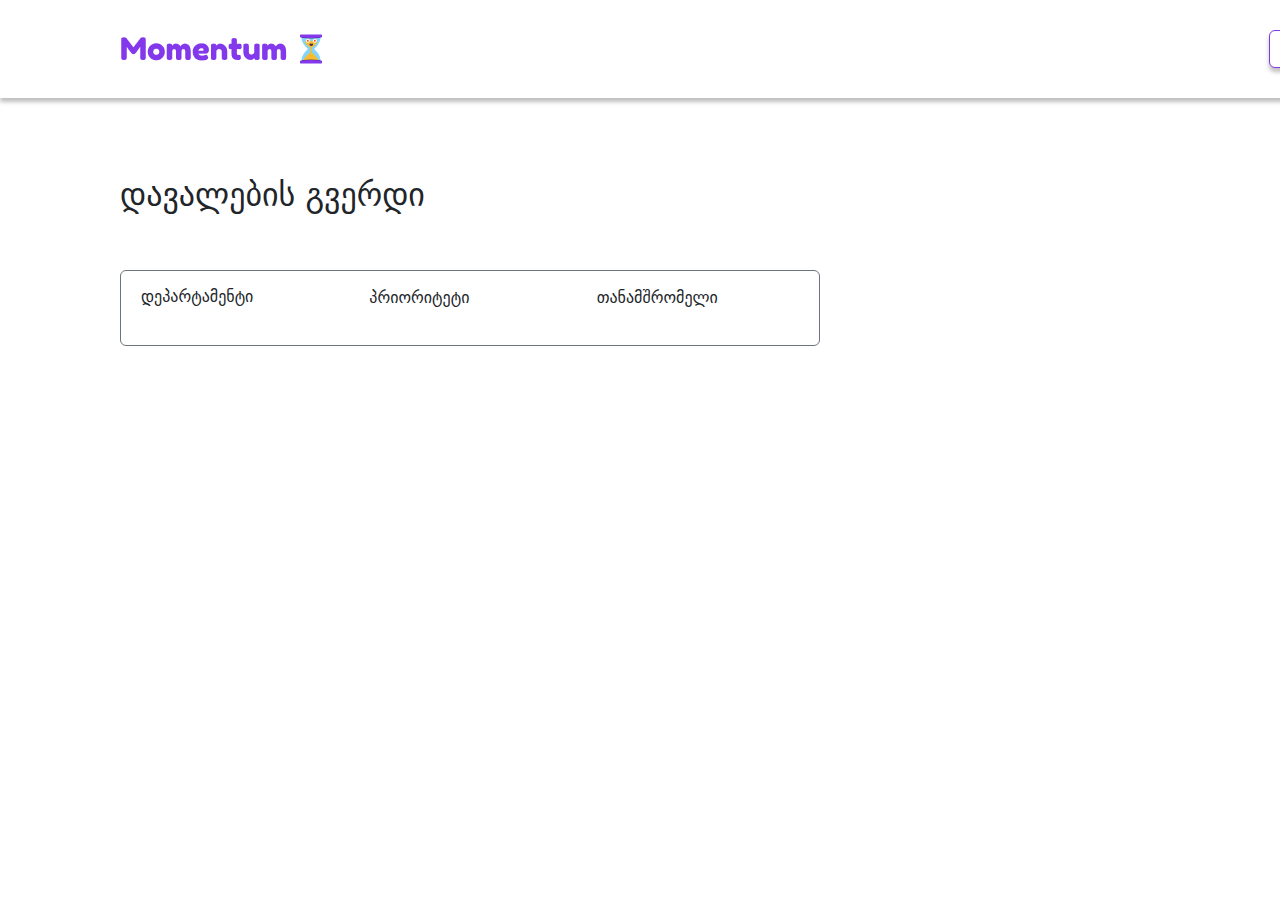
==== index.html @ 42293ed8 "Starting the project" ====
<!DOCTYPE html>
<html lang="en">
<head>
    <meta charset="UTF-8">
    <meta name="viewport" content="width=1920, initial-scale=1.0">
    <meta name="author" content="Salome Kvatadze">

    <!-- Styles -->
    <!-- Bootstrap CSS -->
    <link rel="stylesheet" href="https://cdn.jsdelivr.net/npm/bootstrap@5.3.3/dist/css/bootstrap.min.css">
    <!-- Custom CSS -->
    <link rel="stylesheet" href="assets/Styles/styles.css">


    <!-- JS -->
    <!-- Bootstrap JS -->
    <script src="https://cdn.jsdelivr.net/npm/bootstrap@5.3.3/dist/js/bootstrap.bundle.min.js"></script>
    <!-- Custom JS -->
    <script src="assets/JS/custom.js"></script>

    <!-- =========================== -->
    <!-- 9e6e09f3-c91c-495d-915d-c68babe2526d -->
    <!-- =========================== -->
    <style>
        .custom-dropdown {
            position: relative;
            width: 300px;
            margin-bottom: 20px;
        }
        .dropdown-menu {
            width: 688px;
            max-height: 300px;
            overflow-y: auto;
            border-radius: 10px;
            box-shadow: 0 4px 10px rgba(0, 0, 0, 0.1);
        }
        .dropdown-item input[type="checkbox"] {
            margin-right: 10px;
        }
       
    </style>
    <title>Bootcamp</title>
</head>
<body>
    <header id="header" class="custom-shadow">
        <div class="container-fluid ">
            <div class="row p-0">
                <!-- logo goes here -->
                <div class="col-8 p-0">
                    <div class="logo">
                        <img src="assets/Images/MomentumLogo.png" alt="Momentum" class="w-100">
                    </div>
                </div>
                <!-- buttons go here -->
                 <div class="col-4 p-0 d-flex justify-content-around">

                    <!-- create employee btn -->

                    <button type="button" class="btn custom-shadow white-btn " data-bs-toggle="modal" data-bs-target="#employeeModal">თანამშრომლის შექმნა</button>
                    
                    <!-- Modal -->
                    <div class="modal fade" id="employeeModal" tabindex="-1" aria-labelledby="employeeModal" aria-hidden="true">
                        <div class="modal-dialog modal-dialog-centered">
                        <div class="modal-content">
                            <div class="modal-header d-block">
                                <div class="text-end">
                                    <button type="button" class=" border-0 bg-transparent" data-bs-dismiss="modal" aria-label="Close">
                                        <img src="assets/Images/cancel.svg" alt="">
                                    </button>
                                </div>
                                <div class='text-center'>
                                    <h2 class="modal-title fs-1" id="employeeModal">თანამშრომლის დამატება</h2>
                                </div>                               

                            </div>
                            <div class="modal-body">
                            
                                <form action="" class=" container-fluid">
                                   
                                    <div class="row">
                                        <div class="col-6 mb-3">
                                            <label for="fname" class="form-label">სახელი*</label>
                                            <input type="text" class="form-control" id="fname" required>
                                          </div>
                                          <div class="col-6 mb-3">
                                              <label for="lname" class="form-label">გვარი*</label>
                                              <input type="text" class="form-control" id="lname" required>
                                          </div>
                                    </div>  
                                    <div class="row">
                                        <div class="col-12">
                                            <label for="avatar">ავატარი*</label>
                                            <div class="w-100 p-5 border-dashed">
                                                <input type="file" id="avatar" name="avatar" accept="image/png, image/jpeg" required />
                                            </div>
                                        </div>
                                    </div>
                                    <div class="row">
                                        <div class="col-12">
                                            <select name="departments" id="departments" required>
                                                <option value="volvo">Volvo</option>
                                                <option value="saab">Saab</option>
                                                <option value="mercedes">Mercedes</option>
                                                <option value="audi">Audi</option>
                                            </select>
                                        </div>
                                    </div>
                                       
                                    <div class="mb-3 form-check">
                                        <input type="checkbox" class="form-check-input" id="exampleCheck1">
                                        <label class="form-check-label" for="exampleCheck1">Check me out</label>
                                    </div>
                                    <button type="submit" class="btn btn-primary">Submit</button>
                                    


                                </form>


                            </div>
                            <div class="modal-footer">
                            <button type="button" class="btn btn-secondary" data-bs-dismiss="modal">გაუქმება</button>
                            <button type="button" class="btn btn-primary">დაამატე თანამშრომელი</button>
                            </div>
                        </div>
                        </div>
                    </div>
                    <!-- end of modal1 -->
                    <!-- end of create employee -->


                    <!-- create task btn -->
                     <a href="createTask.html">
                        <button type="button" class="btn custom-shadow purple-btn  ">+ შექმენი ახალი დავალება</button>
                     </a>
                 </div>
            </div>
    
    
    
        </div>
    </header>

    <!-- sorting section -->

    <section id="selects" class="mt-5">
        <div class="container-fluid">
            <div class="row">
                <div class="col-12 px-0">
                    <h2>დავალების გვერდი</h2>
                </div>
            </div>
            <div class="row mt-5">
                <div class="col-5 px-0">
                    <div class="d-flex justify-content-between p-2 border rounded  border-secondary ">
                       <!-- Department Dropdown -->
                        <div class="custom-dropdown">
                            <button class="btn  border-0 " type="button" data-bs-toggle="dropdown" aria-expanded="false">
                                დეპარტამენტი 
                            </button>
                            <ul class="dropdown-menu p-3 mt-3">
                                <!-- Department cycle form api will go here -->
                               
                                <div class="text-end">
                                    <button class="apply-btn rounded-pill border-0 px-5 py-2 mt-4 purple-btn ">არჩევა</button>
                                </div>
                            </ul>
                        </div>

                        <!-- Api Call -->
                       















                        <!-- Priority Dropdown -->
                        <div class="custom-dropdown">
                            <button class="btn  " type="button" data-bs-toggle="dropdown" aria-expanded="false">
                                პრიორიტეტი
                            </button>
                            <ul class="dropdown-menu p-3">
                                <li>
                                    <label class="dropdown-item">
                                        <input type="checkbox" value="Marketing"> მარკეტინგის დეპარტამენტი
                                    </label>
                                </li>
                                <li>
                                    <label class="dropdown-item">
                                        <input type="checkbox" value="Design"> დიზაინის დეპარტამენტი
                                    </label>
                                </li>
                                <li>
                                    <label class="dropdown-item">
                                        <input type="checkbox" value="Logistics"> ლოჯისტიკის დეპარტამენტი
                                    </label>
                                </li>
                                <li>
                                    <label class="dropdown-item">
                                        <input type="checkbox" value="IT"> IT დეპარტამენტი
                                    </label>
                                </li>

                                <button class="apply-btn text-end">არჩევა</button>
                            </ul>
                        </div>

                        <!-- Employee Dropdown  -->
                        <div class="custom-dropdown">
                            <button class="btn" type="button" data-bs-toggle="dropdown" aria-expanded="false">
                                თანამშრომელი
                            </button>
                            <ul class="dropdown-menu p-3">
                                <li>
                                    <label class="dropdown-item">
                                        <input type="checkbox" value="Marketing"> მარკეტინგის დეპარტამენტი
                                    </label>
                                </li>
                                <li>
                                    <label class="dropdown-item">
                                        <input type="checkbox" value="Design"> დიზაინის დეპარტამენტი
                                    </label>
                                </li>
                                <li>
                                    <label class="dropdown-item">
                                        <input type="checkbox" value="Logistics"> ლოჯისტიკის დეპარტამენტი
                                    </label>
                                </li>
                                <li>
                                    <label class="dropdown-item">
                                        <input type="checkbox" value="IT"> IT დეპარტამენტი
                                    </label>
                                </li>

                                <button class="apply-btn text-end">არჩევა</button>
                            </ul>
                        </div>

                    </div>
                </div>
            </div>
        </div>
       

    </section>
    <!-- end of sorting section -->
    
</body>
</html>
---- assets/Styles/styles.css ----
*{
        Xborder:1px solid red;
        box-sizing: border-box;
}
body{
    width:1920px;
}


/* colors */
.bg-purple{
    background-color: #8338EC;
}
.border-purple{
    border:1px solid #8338EC;
}
.custom-shadow{
    box-shadow: 0px 4px 4px rgba(0, 0, 0, 0.25);
}
/* end of colors */



/* buttons */

.purple-btn{
    background-color: #8338EC;
    color:white;
}
.white-btn{
    background-color: white;
    color:black;
    border:1px solid #8338EC;
}

/* end of buttons */

#header, section{
    
    padding: 30px 120px;
}
.logo{
    width:210px;
    height:38px;
}

.modal-dialog {
    --bs-modal-width: 913px; 
   
}
  
.modal-content{
    width:913px;
    height:766px;
    padding:40px 50px 60px 50px;
}

.border-dashed{
    border:1px dashed #CED4DA;
}
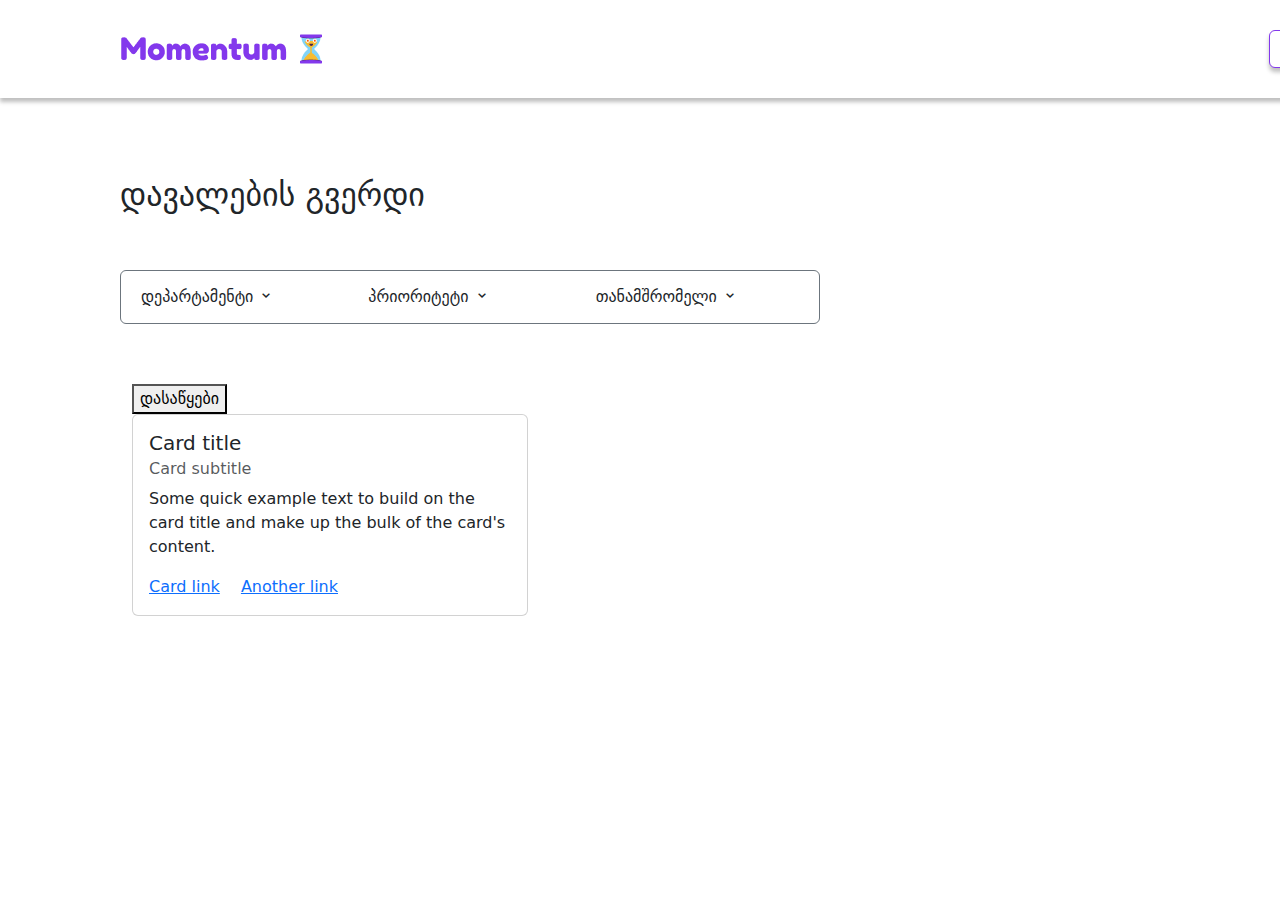
==== commit 234986d7: "index page" ====
--- a/index.html
+++ b/index.html
@@ -8,6 +8,8 @@
     <!-- Styles -->
     <!-- Bootstrap CSS -->
     <link rel="stylesheet" href="https://cdn.jsdelivr.net/npm/bootstrap@5.3.3/dist/css/bootstrap.min.css">
+    <!-- BoxIcons -->
+    <link href='https://unpkg.com/boxicons@2.1.4/css/boxicons.min.css' rel='stylesheet'>
     <!-- Custom CSS -->
     <link rel="stylesheet" href="assets/Styles/styles.css">
 
@@ -21,24 +23,7 @@
     <!-- =========================== -->
     <!-- 9e6e09f3-c91c-495d-915d-c68babe2526d -->
     <!-- =========================== -->
-    <style>
-        .custom-dropdown {
-            position: relative;
-            width: 300px;
-            margin-bottom: 20px;
-        }
-        .dropdown-menu {
-            width: 688px;
-            max-height: 300px;
-            overflow-y: auto;
-            border-radius: 10px;
-            box-shadow: 0 4px 10px rgba(0, 0, 0, 0.1);
-        }
-        .dropdown-item input[type="checkbox"] {
-            margin-right: 10px;
-        }
-       
-    </style>
+    
     <title>Bootcamp</title>
 </head>
 <body>
@@ -152,11 +137,12 @@
             </div>
             <div class="row mt-5">
                 <div class="col-5 px-0">
-                    <div class="d-flex justify-content-between p-2 border rounded  border-secondary ">
+                    <div class="d-flex justify-content-between p-2 border rounded  border-secondary sort-box">
                        <!-- Department Dropdown -->
                         <div class="custom-dropdown">
                             <button class="btn  border-0 " type="button" data-bs-toggle="dropdown" aria-expanded="false">
-                                დეპარტამენტი 
+                                დეპარტამენტი
+                                <i class='bx bx-chevron-down' ></i>    
                             </button>
                             <ul class="dropdown-menu p-3 mt-3">
                                 <!-- Department cycle form api will go here -->
@@ -186,66 +172,36 @@
 
                         <!-- Priority Dropdown -->
                         <div class="custom-dropdown">
-                            <button class="btn  " type="button" data-bs-toggle="dropdown" aria-expanded="false">
-                                პრიორიტეტი
+                            <button class="btn  border-0 " type="button" data-bs-toggle="dropdown" aria-expanded="false" >
+                                პრიორიტეტი 
+                                <i class='bx bx-chevron-down' ></i>
                             </button>
-                            <ul class="dropdown-menu p-3">
-                                <li>
-                                    <label class="dropdown-item">
-                                        <input type="checkbox" value="Marketing"> მარკეტინგის დეპარტამენტი
-                                    </label>
-                                </li>
-                                <li>
-                                    <label class="dropdown-item">
-                                        <input type="checkbox" value="Design"> დიზაინის დეპარტამენტი
-                                    </label>
-                                </li>
-                                <li>
-                                    <label class="dropdown-item">
-                                        <input type="checkbox" value="Logistics"> ლოჯისტიკის დეპარტამენტი
-                                    </label>
-                                </li>
-                                <li>
-                                    <label class="dropdown-item">
-                                        <input type="checkbox" value="IT"> IT დეპარტამენტი
-                                    </label>
-                                </li>
-
-                                <button class="apply-btn text-end">არჩევა</button>
+                            <ul class="dropdown-menu p-3 mt-3">
+                                <!-- Department cycle form api will go here -->
+                               
+                                <div class="text-end">
+                                    <button class="apply-btn rounded-pill border-0 px-5 py-2 mt-4 purple-btn ">არჩევა</button>
+                                </div>
                             </ul>
                         </div>
 
+
+
+
                         <!-- Employee Dropdown  -->
-                        <div class="custom-dropdown">
-                            <button class="btn" type="button" data-bs-toggle="dropdown" aria-expanded="false">
+                       <div class="custom-dropdown">
+                            <button class="btn  border-0 " type="button" data-bs-toggle="dropdown" aria-expanded="false">
                                 თანამშრომელი
+                                <i class='bx bx-chevron-down' ></i>
                             </button>
-                            <ul class="dropdown-menu p-3">
-                                <li>
-                                    <label class="dropdown-item">
-                                        <input type="checkbox" value="Marketing"> მარკეტინგის დეპარტამენტი
-                                    </label>
-                                </li>
-                                <li>
-                                    <label class="dropdown-item">
-                                        <input type="checkbox" value="Design"> დიზაინის დეპარტამენტი
-                                    </label>
-                                </li>
-                                <li>
-                                    <label class="dropdown-item">
-                                        <input type="checkbox" value="Logistics"> ლოჯისტიკის დეპარტამენტი
-                                    </label>
-                                </li>
-                                <li>
-                                    <label class="dropdown-item">
-                                        <input type="checkbox" value="IT"> IT დეპარტამენტი
-                                    </label>
-                                </li>
-
-                                <button class="apply-btn text-end">არჩევა</button>
+                            <ul class="dropdown-menu p-3 mt-3">
+                                <!-- Department cycle form api will go here -->
+                               
+                                <div class="text-end">
+                                    <button class="apply-btn rounded-pill border-0 px-5 py-2 mt-4 purple-btn ">არჩევა</button>
+                                </div>
                             </ul>
                         </div>
-
                     </div>
                 </div>
             </div>
@@ -255,5 +211,32 @@
     </section>
     <!-- end of sorting section -->
     
+
+    <section>
+        <div class="container-fluid">
+            <div class="row">
+                <div class="col-3">
+                    <button class="yellow-btn"> დასაწყები </button>
+
+                    <div class="card" >
+                        <div class="card-body">
+                          <h5 class="card-title">Card title</h5>
+                          <h6 class="card-subtitle mb-2 text-body-secondary">Card subtitle</h6>
+                          <p class="card-text">Some quick example text to build on the card title and make up the bulk of the card's content.</p>
+                          <a href="#" class="card-link">Card link</a>
+                          <a href="#" class="card-link">Another link</a>
+                        </div>
+                      </div>
+
+
+
+
+                </div>
+            </div>
+        </div>
+    </section>
+
+
+
 </body>
 </html>--- a/assets/Styles/styles.css
+++ b/assets/Styles/styles.css
@@ -32,7 +32,9 @@
     color:black;
     border:1px solid #8338EC;
 }
-
+.btn:focus{
+    color:#8338EC;
+}
 /* end of buttons */
 
 #header, section{
@@ -58,4 +60,23 @@
 .border-dashed{
     border:1px dashed #CED4DA;
 }
-  +  
+.custom-dropdown {
+    width: 300px;
+}
+/* i know overriding bootstrap styles via !important aint the best practise and still, that worked :d  */
+.custom-dropdown .dropdown-menu {
+    position: absolute !important; 
+    top: 50px !important;  
+    left: 0px !important;
+    width: 688px; 
+    transform: none !important; 
+    border:1px solid #8338EC;
+}
+
+.dropdown-item input[type="checkbox"] {
+    margin-right: 10px;
+}
+.sort-box{
+    position:relative;
+}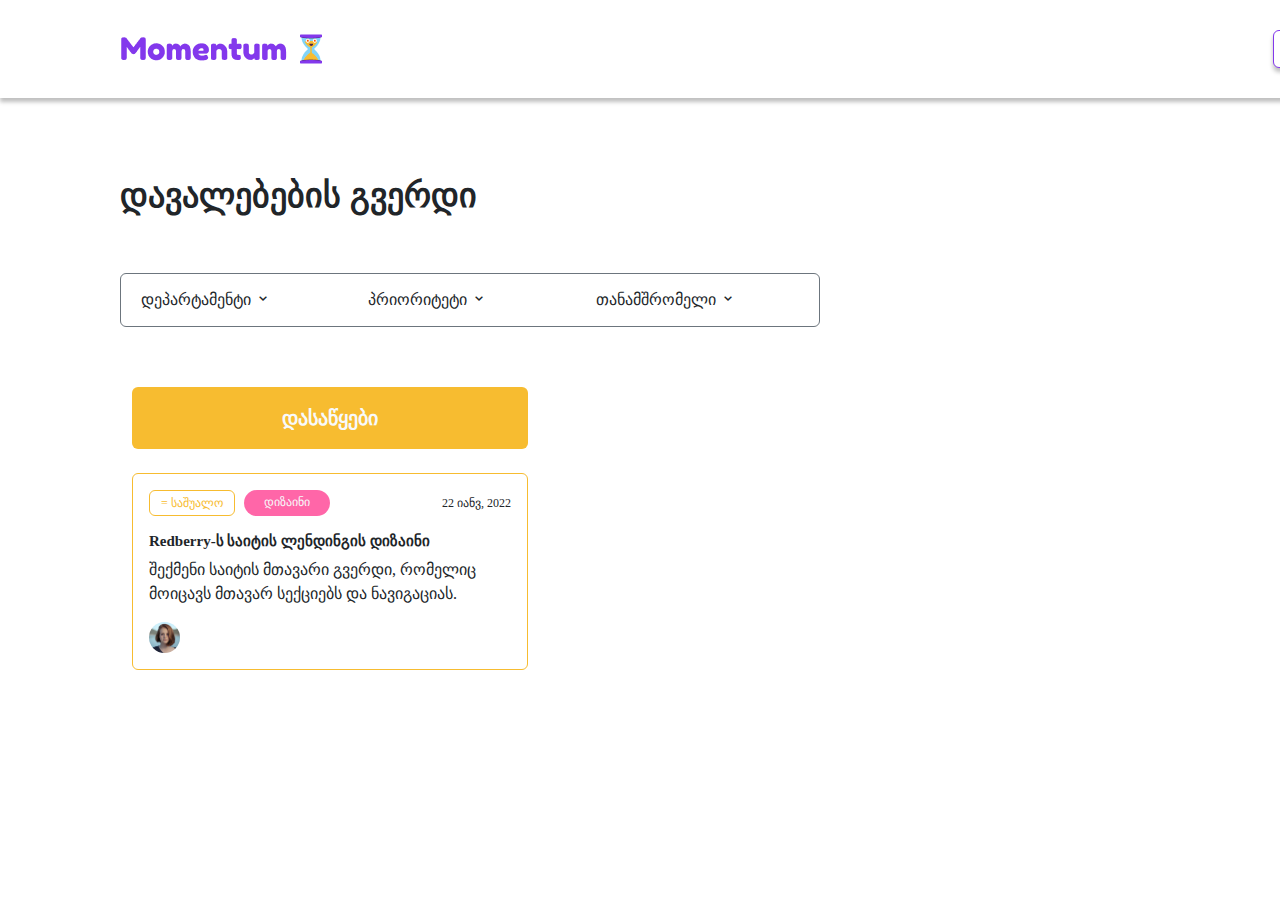
==== commit ad73a37c: "Card was added" ====
--- a/index.html
+++ b/index.html
@@ -54,7 +54,7 @@
                                     </button>
                                 </div>
                                 <div class='text-center'>
-                                    <h2 class="modal-title fs-1" id="employeeModal">თანამშრომლის დამატება</h2>
+                                    <h2 class="modal-title fs-1 " id="employeeModal">თანამშრომლის დამატება</h2>
                                 </div>                               
 
                             </div>
@@ -132,7 +132,7 @@
         <div class="container-fluid">
             <div class="row">
                 <div class="col-12 px-0">
-                    <h2>დავალების გვერდი</h2>
+                    <h2 class="fw-bold fs-34">დავალებების გვერდი</h2>
                 </div>
             </div>
             <div class="row mt-5">
@@ -148,7 +148,7 @@
                                 <!-- Department cycle form api will go here -->
                                
                                 <div class="text-end">
-                                    <button class="apply-btn rounded-pill border-0 px-5 py-2 mt-4 purple-btn ">არჩევა</button>
+                                    <button class="apply-btn rounded-pill border-0 px-5 py-2 mt-4 purple-btn  ">არჩევა</button>
                                 </div>
                             </ul>
                         </div>
@@ -216,20 +216,42 @@
         <div class="container-fluid">
             <div class="row">
                 <div class="col-3">
-                    <button class="yellow-btn"> დასაწყები </button>
-
-                    <div class="card" >
-                        <div class="card-body">
-                          <h5 class="card-title">Card title</h5>
-                          <h6 class="card-subtitle mb-2 text-body-secondary">Card subtitle</h6>
-                          <p class="card-text">Some quick example text to build on the card title and make up the bulk of the card's content.</p>
-                          <a href="#" class="card-link">Card link</a>
-                          <a href="#" class="card-link">Another link</a>
+                    <div class="w-100 text-light text-center mb-4 p-3 fs-20 fw-bold bg-yellow rounded"> დასაწყები </div>
+
+                    <div class="card border-yellow " >
+                        <div class="p-3">
+                            <!-- card heading -->
+                          <div class="w-100 d-flex justify-content-between align-items-center">
+                                <div class="w-50 d-flex justify-content-between">   
+                                    <div class=" rounded priority-box text-yellow border-yellow "> <p class="m-0 text-center fs-12">= საშუალო</p></div>
+                                    <div class=" btn-pink rounded-pill priority-box bg-pink text-light"> <p class="m-0 text-center fs-12">დიზაინი</p></div>
+                                </div>
+                                <div class="w-50">
+                                    <p class="m-0 date fs-12 text-end">22 იანვ, 2022</p>
+                                </div>
+                          </div>
+                          <!-- card body -->
+                           <div class="card-content my-3">
+                                <h5 class="fs-15 fw-bold">Redberry-ს საიტის ლენდინგის დიზაინი</h5>
+                                <p class="description">შექმენი საიტის მთავარი გვერდი, რომელიც მოიცავს მთავარ სექციებს და ნავიგაციას.</p>
+                           </div>
+                           <!-- card footer -->
+                           <div class="w-100 d-flex">
+                                <!-- user Avatar -->
+                                <div class="w-50 ">
+                                    <div class="forAvatar">
+                                        <img src="assets/Images/avatar.jpeg" class="avatarIMG" alt="">
+                                    </div>
+                                </div>
+                                <!-- comments -->
+                                <div class="w-50">
+
+                                </div>
+
+
+                           </div>
                         </div>
                       </div>
-
-
-
 
                 </div>
             </div>
--- a/assets/Styles/styles.css
+++ b/assets/Styles/styles.css
@@ -1,10 +1,51 @@
+@font-face {
+    font-family: 'Firago';
+    src: url('../fonts/firago-latin-100-normal.woff2') format('woff2'),
+         url('../fonts/firago-latin-100-normal.woff') format('woff');
+ }
+
+
+
+
+
 *{
         Xborder:1px solid red;
         box-sizing: border-box;
+        font-family: firago;
+
 }
+
 body{
     width:1920px;
 }
+
+
+.fs-34{
+    font-size:34px;
+}
+
+.fw-medium{
+    font-family: 'Firago';
+    font-weight:500;
+}
+.p{
+    font-size:16px;
+}
+.fs-20{
+    font-size:20px;
+}
+.fs-12{
+    font-size:12px;
+}
+.fs-15{
+    font-size:15px;
+}
+
+
+
+
+
+
 
 
 /* colors */
@@ -79,4 +120,38 @@
 }
 .sort-box{
     position:relative;
+}
+
+
+.priority-box{
+    width:86px;
+    padding:3px;
+}
+
+.bg-yellow{
+    background-color: #F7BC30;
+}
+
+.border-yellow{
+    border:1px solid #F7BC30;
+}
+.text-yellow{
+    color:#F7BC30;
+}
+.department-design{
+    background-color:#FF66A8;
+    color:white;
+
+}
+.bg-pink{
+    background-color: #FF66A8;
+}
+
+
+
+.avatarIMG  {
+    width:31px;
+    height:31px;
+    object-fit: cover;
+    border-radius: 50%;
 }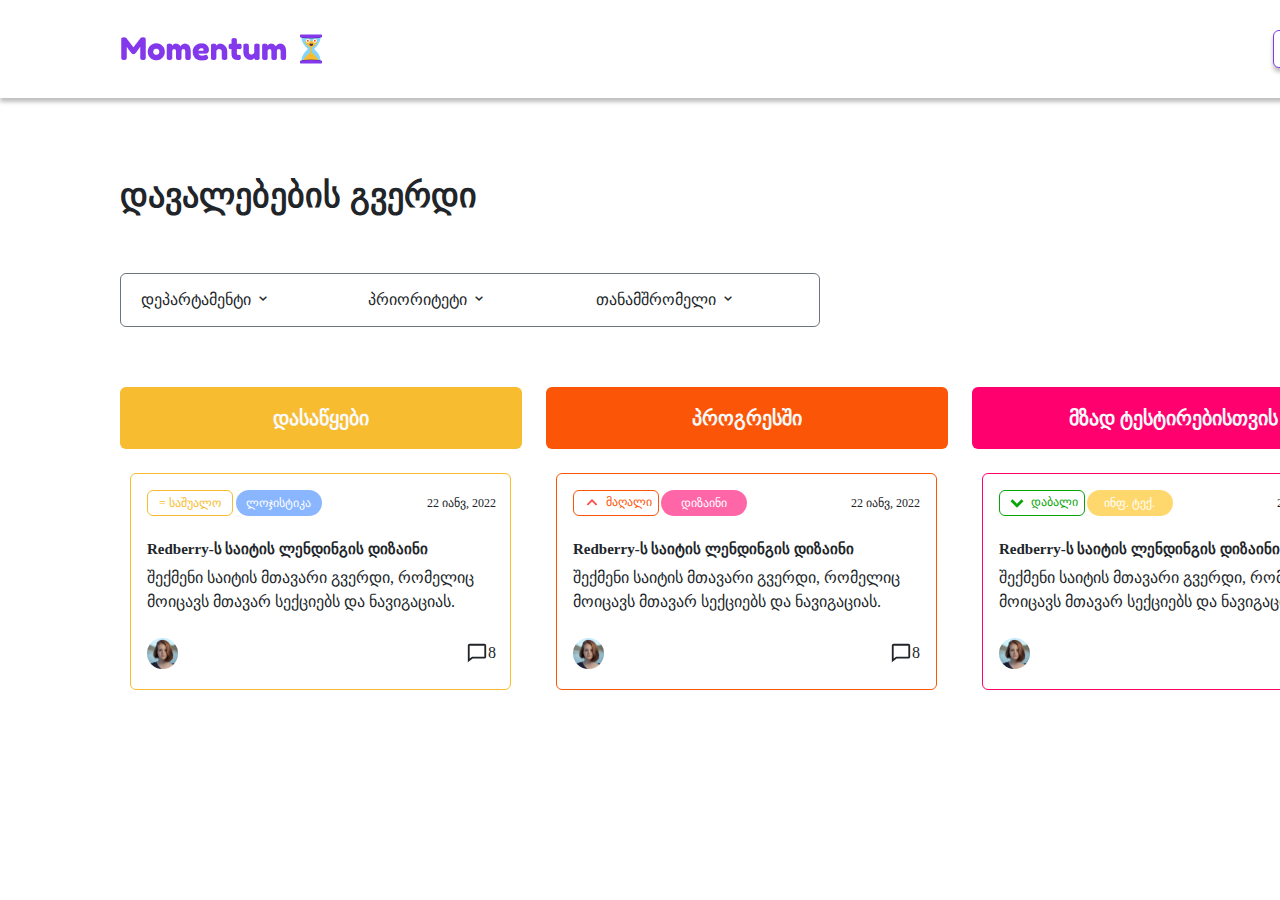
==== commit c4fb3613: "Design elements added" ====
--- a/index.html
+++ b/index.html
@@ -213,49 +213,209 @@
     
 
     <section>
-        <div class="container-fluid">
+        <div class="container-fluid p-0">
             <div class="row">
+                <!-- პირველი სექცია 'დასაწყები'-->
                 <div class="col-3">
-                    <div class="w-100 text-light text-center mb-4 p-3 fs-20 fw-bold bg-yellow rounded"> დასაწყები </div>
-
-                    <div class="card border-yellow " >
-                        <div class="p-3">
-                            <!-- card heading -->
-                          <div class="w-100 d-flex justify-content-between align-items-center">
-                                <div class="w-50 d-flex justify-content-between">   
-                                    <div class=" rounded priority-box text-yellow border-yellow "> <p class="m-0 text-center fs-12">= საშუალო</p></div>
-                                    <div class=" btn-pink rounded-pill priority-box bg-pink text-light"> <p class="m-0 text-center fs-12">დიზაინი</p></div>
-                                </div>
-                                <div class="w-50">
-                                    <p class="m-0 date fs-12 text-end">22 იანვ, 2022</p>
-                                </div>
-                          </div>
-                          <!-- card body -->
-                           <div class="card-content my-3">
-                                <h5 class="fs-15 fw-bold">Redberry-ს საიტის ლენდინგის დიზაინი</h5>
-                                <p class="description">შექმენი საიტის მთავარი გვერდი, რომელიც მოიცავს მთავარ სექციებს და ნავიგაციას.</p>
-                           </div>
-                           <!-- card footer -->
-                           <div class="w-100 d-flex">
-                                <!-- user Avatar -->
-                                <div class="w-50 ">
-                                    <div class="forAvatar">
-                                        <img src="assets/Images/avatar.jpeg" class="avatarIMG" alt="">
-                                    </div>
-                                </div>
-                                <!-- comments -->
-                                <div class="w-50">
-
-                                </div>
-
-
-                           </div>
-                        </div>
-                      </div>
-
-                </div>
+                    <div class="w-100 text-light text-center mb-4 p-3 fs-20 fw-bold bg-yellow rounded"><p class="m-0">დასაწყები</p></div>
+
+                    <!-- Cards  -->
+                    <a href="task.html" class="text-decoration-none">
+                        <div class="card border-yellow mb-4 ml-10" >
+                            <div class="p-3 card-content">
+                                <!-- card heading -->
+                                <div class="w-100 d-flex justify-content-between align-items-center">
+                                        <div class="w-50 d-flex justify-content-between">   
+                                            <div class="  priority-box priority-medium "> <p class="m-0 text-center fs-12">= საშუალო</p></div>
+                                            <div class="department-logistics priority-box"> <p class="m-0 text-center fs-12">ლოჯისტიკა</p></div>
+                                        </div>
+                                        <div class="w-50">
+                                            <p class="m-0 date fs-12 text-end">22 იანვ, 2022</p>
+                                        </div>
+                                </div>
+                                <!-- card body -->
+                                <div class=" my-4">
+                                        <h5 class="fs-15 fw-bold">Redberry-ს საიტის ლენდინგის დიზაინი</h5>
+                                        <p class="description">შექმენი საიტის მთავარი გვერდი, რომელიც მოიცავს მთავარ სექციებს და ნავიგაციას.</p>
+                                </div>
+                                <!-- card footer -->
+                                <div class="w-100 d-flex">
+                                    <!-- user Avatar -->
+                                    <div class="w-50 ">
+                                        <div class="forAvatar">
+                                            <img src="assets/Images/avatar.jpeg" class="avatarIMG" alt="">
+                                        </div>
+                                    </div>
+                                    <!-- comments -->
+                                    <div class="w-50 text-end d-flex justify-content-end align-items-center">
+                                        <svg xmlns="http://www.w3.org/2000/svg" width="22" height="22" viewBox="0 0 24 24" style="fill: rgba(33, 37, 41, 1);"><path d="M20 2H4c-1.103 0-2 .897-2 2v18l5.333-4H20c1.103 0 2-.897 2-2V4c0-1.103-.897-2-2-2zm0 14H6.667L4 18V4h16v12z"></path></svg>
+                                        <p class="m-0">8</p>
+                                    </div>
+                                </div>
+                            </div>
+                        </div>
+                    </a>
+                    
+                </div>
+                
+                <!-- მეორე სექცია 'პროგრესში' -->
+                <div class="col-3">
+                    <div class="w-100 text-light text-center mb-4 p-3 fs-20 fw-bold bg-orange rounded"><p class="m-0">პროგრესში</p></div>
+
+                    <!-- Cards  -->
+                    <a href="task.html" class="text-decoration-none">
+                        <div class="card border-orange mb-4 ml-10" >
+                            <div class="p-3">
+                                <!-- card heading -->
+                                <div class="w-100 d-flex justify-content-between align-items-center">
+                                        <div class="w-50 d-flex justify-content-between">   
+                                            <div class="priority-box  priority-high"> 
+                                                <p class="m-0 text-center fs-12">
+                                                    <svg xmlns="http://www.w3.org/2000/svg" width="22" height="22" viewBox="0 0 24 24" style="fill: rgba(250, 77, 77, 1);"><path d="m6.293 13.293 1.414 1.414L12 10.414l4.293 4.293 1.414-1.414L12 7.586z"></path></svg>
+                                                    მაღალი
+                                                </p>
+                                            </div>
+                                            <div class=" department-design priority-box"> <p class="m-0 text-center fs-12">დიზაინი</p></div>
+                                        </div>
+                                        <div class="w-50">
+                                            <p class="m-0 date fs-12 text-end">22 იანვ, 2022</p>
+                                        </div>
+                                </div>
+                                <!-- card body -->
+                                <div class="t my-4">
+                                        <h5 class="fs-15 fw-bold">Redberry-ს საიტის ლენდინგის დიზაინი</h5>
+                                        <p class="description">შექმენი საიტის მთავარი გვერდი, რომელიც მოიცავს მთავარ სექციებს და ნავიგაციას.</p>
+                                </div>
+                                <!-- card footer -->
+                                <div class="w-100 d-flex">
+                                    <!-- user Avatar -->
+                                    <div class="w-50 ">
+                                        <div class="forAvatar">
+                                            <img src="assets/Images/avatar.jpeg" class="avatarIMG" alt="">
+                                        </div>
+                                    </div>
+                                    <!-- comments -->
+                                    <div class="w-50 text-end d-flex justify-content-end align-items-center">
+                                        <svg xmlns="http://www.w3.org/2000/svg" width="22" height="22" viewBox="0 0 24 24" style="fill: rgba(33, 37, 41, 1);"><path d="M20 2H4c-1.103 0-2 .897-2 2v18l5.333-4H20c1.103 0 2-.897 2-2V4c0-1.103-.897-2-2-2zm0 14H6.667L4 18V4h16v12z"></path></svg>
+                                        <p class="m-0">8</p>
+                                    </div>
+                                </div>
+                            </div>
+                        </div>
+                    </a>
+
+                   
+                    
+                </div>
+
+
+                <!-- მესამე სექცია -->
+                <div class="col-3">
+                    <div class="w-100 text-light text-center mb-4 p-3 fs-20 fw-bold bg-pink rounded"><p class="m-0">მზად ტესტირებისთვის</p></div>
+
+                    <!-- Cards  -->
+                    <a href="task.html" class="text-decoration-none">
+                        <div class="card border-pink mb-4 ml-10" >
+                            <div class="p-3">
+                                <!-- card heading -->
+                                <div class="w-100 d-flex justify-content-between align-items-center">
+                                        <div class="w-50 d-flex justify-content-between">   
+                                            <div class="priority-box  priority-low"> 
+                                                <p class="m-0 text-center fs-12">
+                                                    <svg xmlns="http://www.w3.org/2000/svg" width="22" height="22" viewBox="0 0 24 24" style="fill: rgba(8, 165, 8, 1);"><path d="M16.939 7.939 12 12.879l-4.939-4.94-2.122 2.122L12 17.121l7.061-7.06z"></path></svg>                                                   
+                                                     დაბალი
+                                                </p>
+                                            </div>
+                                            <div class=" department-it priority-box"> <p class="m-0 text-center fs-12">ინფ. ტექ.</p></div>
+                                        </div>
+                                        <div class="w-50">
+                                            <p class="m-0 date fs-12 text-end">22 იანვ, 2022</p>
+                                        </div>
+                                </div>
+                                <!-- card body -->
+                                <div class="t my-4">
+                                        <h5 class="fs-15 fw-bold">Redberry-ს საიტის ლენდინგის დიზაინი</h5>
+                                        <p class="description">შექმენი საიტის მთავარი გვერდი, რომელიც მოიცავს მთავარ სექციებს და ნავიგაციას.</p>
+                                </div>
+                                <!-- card footer -->
+                                <div class="w-100 d-flex">
+                                    <!-- user Avatar -->
+                                    <div class="w-50 ">
+                                        <div class="forAvatar">
+                                            <img src="assets/Images/avatar.jpeg" class="avatarIMG" alt="">
+                                        </div>
+                                    </div>
+                                    <!-- comments -->
+                                    <div class="w-50 text-end d-flex justify-content-end align-items-center">
+                                        <svg xmlns="http://www.w3.org/2000/svg" width="22" height="22" viewBox="0 0 24 24" style="fill: rgba(33, 37, 41, 1);"><path d="M20 2H4c-1.103 0-2 .897-2 2v18l5.333-4H20c1.103 0 2-.897 2-2V4c0-1.103-.897-2-2-2zm0 14H6.667L4 18V4h16v12z"></path></svg>
+                                        <p class="m-0">8</p>
+                                    </div>
+                                </div>
+                            </div>
+                        </div>
+                    </a>
+
+                   
+                    
+                </div>
+
+
+                <!-- მეოთხე სექცია -->
+                <div class="col-3">
+                    <div class="w-100 text-light text-center mb-4 p-3 fs-20 fw-bold bg-blue rounded"><p class="m-0">მზად ტესტირებისთვის</p></div>
+
+                    <!-- Cards  -->
+                    <a href="task.html" class="text-decoration-none">
+                        <div class="card border-blue mb-4 ml-10" >
+                            <div class="p-3">
+                                <!-- card heading -->
+                                <div class="w-100 d-flex justify-content-between align-items-center">
+                                        <div class="w-50 d-flex justify-content-between">   
+                                            <div class="priority-box  priority-high"> 
+                                                <p class="m-0 text-center fs-12">
+                                                    <svg xmlns="http://www.w3.org/2000/svg" width="22" height="22" viewBox="0 0 24 24" style="fill: rgba(250, 77, 77, 1);"><path d="m6.293 13.293 1.414 1.414L12 10.414l4.293 4.293 1.414-1.414L12 7.586z"></path></svg>                                                    მაღალი
+                                                </p>
+                                            </div>
+                                            <div class=" department-marketing priority-box"> <p class="m-0 text-center fs-12">მარკეტინგი</p></div>
+                                        </div>
+                                        <div class="w-50">
+                                            <p class="m-0 date fs-12 text-end">22 იანვ, 2022</p>
+                                        </div>
+                                </div>
+                                <!-- card body -->
+                                <div class="t my-4">
+                                        <h5 class="fs-15 fw-bold">Redberry-ს საიტის ლენდინგის დიზაინი</h5>
+                                        <p class="description">შექმენი საიტის მთავარი გვერდი, რომელიც მოიცავს მთავარ სექციებს და ნავიგაციას.</p>
+                                </div>
+                                <!-- card footer -->
+                                <div class="w-100 d-flex">
+                                    <!-- user Avatar -->
+                                    <div class="w-50 ">
+                                        <div class="forAvatar">
+                                            <img src="assets/Images/avatar.jpeg" class="avatarIMG" alt="">
+                                        </div>
+                                    </div>
+                                    <!-- comments -->
+                                    <div class="w-50 text-end d-flex justify-content-end align-items-center">
+                                        <svg xmlns="http://www.w3.org/2000/svg" width="22" height="22" viewBox="0 0 24 24" style="fill: rgba(33, 37, 41, 1);"><path d="M20 2H4c-1.103 0-2 .897-2 2v18l5.333-4H20c1.103 0 2-.897 2-2V4c0-1.103-.897-2-2-2zm0 14H6.667L4 18V4h16v12z"></path></svg>
+                                        <p class="m-0">8</p>
+                                    </div>
+                                </div>
+                            </div>
+                        </div>
+                    </a>
+
+                   
+                    
+                </div>
+
+
             </div>
+               
+
+
         </div>
+    
     </section>
 
 
--- a/assets/Styles/styles.css
+++ b/assets/Styles/styles.css
@@ -17,6 +17,7 @@
 
 body{
     width:1920px;
+    overflow-x: hidden;
 }
 
 
@@ -40,8 +41,9 @@
 .fs-15{
     font-size:15px;
 }
-
-
+.ml-10{
+    margin-left:10px;
+}
 
 
 
@@ -58,6 +60,22 @@
 .custom-shadow{
     box-shadow: 0px 4px 4px rgba(0, 0, 0, 0.25);
 }
+
+.bg-pink{
+    background-color: #FF006E;
+}
+.border-pink{
+    border:1px solid #FF006E;
+}
+.bg-blue{
+    background-color:#3A86FF ;
+}
+.border-blue{
+    border:1px solid #3A86FF;
+}
+
+
+
 /* end of colors */
 
 
@@ -123,10 +141,74 @@
 }
 
 
+.card{
+    width: 381px;
+    height:217px;   
+}
+.card-content{
+    height:217px;
+    width:381px;
+}
+
+
+
+
+/* ====================== */
+/* Priority buttons */
+/* ====================== */
 .priority-box{
     width:86px;
+    height:26px;
     padding:3px;
-}
+    border-radius:6px;
+    display: flex;
+    align-items: center;
+    justify-content: center;
+    
+}
+.priority-high{
+    color:#FB5607;
+    border:1px solid #FB5607;
+    
+}
+.priority-medium{
+    color:#F7BC30;
+    border:1px solid #F7BC30;
+}
+.priority-low{
+    color:#08A508;
+    border:1px solid #08A508;
+}
+
+/* ====================== */
+/* end of priority buttons */
+/* ====================== */
+
+
+
+/* ====================== */
+/* Department buttons */
+/* ====================== */
+.department-design, .department-marketing, .department-it, .department-logistics{
+    color:white;
+    border-radius: 15px;
+}
+.department-design{
+    background-color:#FF66A8;
+}
+.department-marketing{
+    background-color:#FD9A6A ;
+}
+.department-logistics{
+    background-color:#89B6FF ;
+}
+.department-it{
+    background-color: #FFD86D;
+}
+
+/* ====================== */
+/* end of Department buttons */
+/* ====================== */
 
 .bg-yellow{
     background-color: #F7BC30;
@@ -138,14 +220,8 @@
 .text-yellow{
     color:#F7BC30;
 }
-.department-design{
-    background-color:#FF66A8;
-    color:white;
-
-}
-.bg-pink{
-    background-color: #FF66A8;
-}
+
+
 
 
 
@@ -154,4 +230,16 @@
     height:31px;
     object-fit: cover;
     border-radius: 50%;
-}+}
+
+
+.text-orange{
+    color:#FB5607;
+}
+.bg-orange{
+    background-color: #FB5607;
+}
+.border-orange{
+    border:1px solid #FB5607;
+}
+
